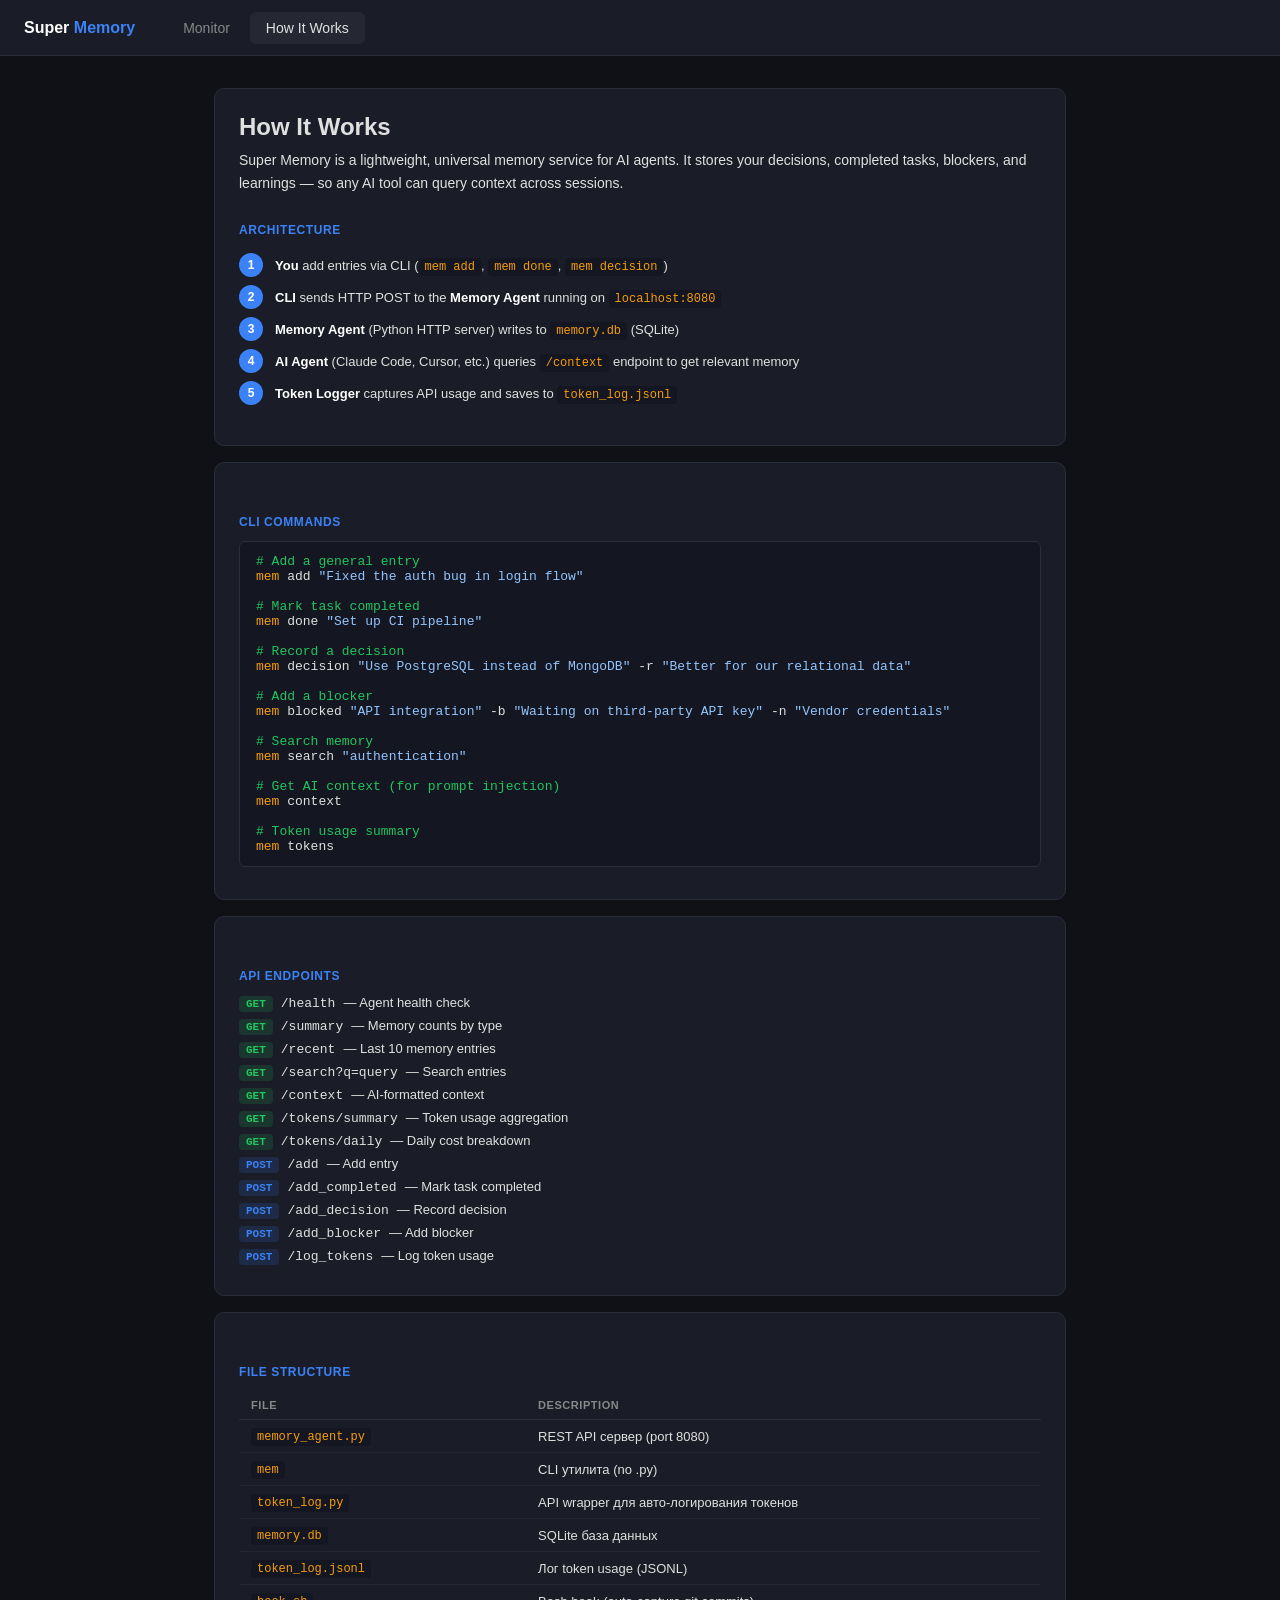
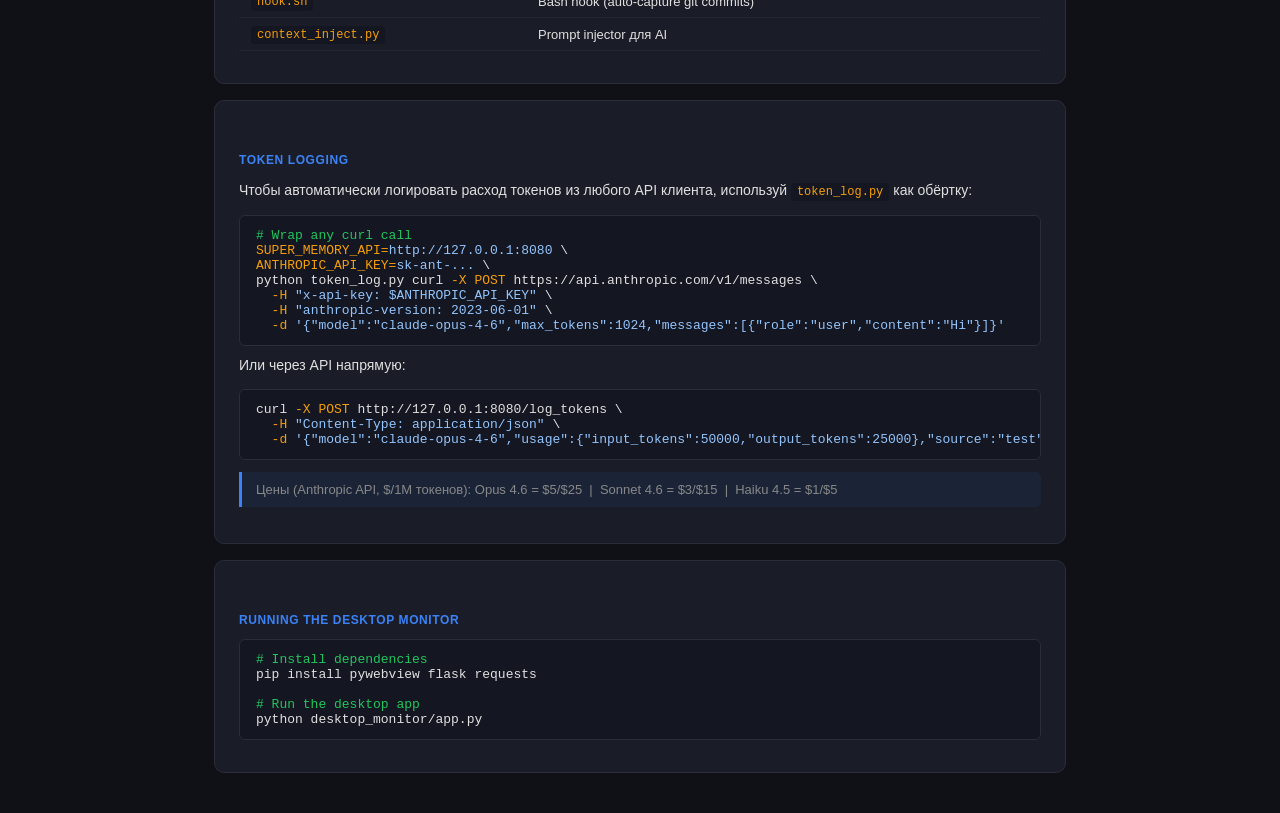
==== desktop_monitor/templates/setup.html @ 29765431 "feat: token tracking, SQL playground, PTY terminal, and project dashboard - memory_agent.py: added /" ====
<!DOCTYPE html>
<html lang="en">
<head>
  <meta charset="UTF-8">
  <meta name="viewport" content="width=device-width, initial-scale=1.0">
  <title>How It Works — Super Memory</title>
  <style>
    * { box-sizing: border-box; margin: 0; padding: 0; }
    :root {
      --bg: #0f1117; --card: #1a1d27; --border: #2a2d3a;
      --text: #e0e0e0; --muted: #888; --blue: #3b82f6;
      --green: #22c55e; --amber: #f59e0b; --red: #ef4444;
    }
    body { font-family: -apple-system, BlinkMacSystemFont, 'Segoe UI', sans-serif; background: var(--bg); color: var(--text); min-height: 100vh; }
    header { background: var(--card); border-bottom: 1px solid var(--border); padding: 0 24px; display: flex; align-items: center; height: 56px; }
    .logo { font-size: 16px; font-weight: 700; color: #fff; }
    .logo span { color: var(--blue); }
    nav { display: flex; margin-left: 32px; gap: 4px; }
    nav a { padding: 8px 16px; color: var(--muted); text-decoration: none; font-size: 14px; border-radius: 6px; transition: all 0.15s; }
    nav a:hover { color: var(--text); background: rgba(255,255,255,0.05); }
    nav a.active { color: var(--text); background: rgba(255,255,255,0.05); }

    main { padding: 32px 24px; max-width: 900px; margin: 0 auto; }

    h1 { font-size: 24px; font-weight: 700; margin-bottom: 8px; }
    h2 { font-size: 16px; font-weight: 600; color: var(--blue); margin: 28px 0 12px; text-transform: uppercase; letter-spacing: 0.05em; font-size: 12px; }
    p { font-size: 14px; line-height: 1.65; color: var(--text); margin-bottom: 12px; }

    .section { background: var(--card); border: 1px solid var(--border); border-radius: 10px; padding: 24px; margin-bottom: 16px; }

    .cmd {
      background: #141621;
      border: 1px solid var(--border);
      border-radius: 6px;
      padding: 12px 16px;
      font-family: 'SF Mono', 'Fira Code', monospace;
      font-size: 13px;
      color: #e0e0e0;
      margin: 8px 0;
      overflow-x: auto;
      white-space: pre;
    }
    .cmd .c { color: var(--green); }     /* comment green */
    .cmd .k { color: var(--amber); }     /* keyword amber */
    .cmd .s { color: #93c5fd; }          /* string blue */

    .note { background: rgba(59,130,246,0.08); border-left: 3px solid var(--blue); border-radius: 0 6px 6px 0; padding: 10px 14px; font-size: 13px; color: var(--muted); margin: 12px 0; }

    .flow { display: flex; flex-direction: column; gap: 8px; margin: 16px 0; }
    .flow-step { display: flex; gap: 12px; align-items: flex-start; }
    .flow-num { width: 24px; height: 24px; border-radius: 50%; background: var(--blue); color: #fff; font-size: 12px; font-weight: 700; display: flex; align-items: center; justify-content: center; flex-shrink: 0; }
    .flow-text { font-size: 13px; line-height: 1.5; padding-top: 3px; }
    .flow-text strong { color: #fff; }

    .endpoint { display: flex; gap: 8px; align-items: baseline; margin: 6px 0; font-size: 13px; }
    .method { font-family: monospace; font-size: 11px; font-weight: 700; padding: 2px 7px; border-radius: 4px; }
    .method-get { background: rgba(34,197,94,0.15); color: var(--green); }
    .method-post { background: rgba(59,130,246,0.15); color: var(--blue); }
    .ep-path { font-family: monospace; color: var(--text); }

    table { width: 100%; border-collapse: collapse; margin: 8px 0; }
    th { text-align: left; padding: 8px 12px; font-size: 11px; color: var(--muted); text-transform: uppercase; letter-spacing: 0.05em; border-bottom: 1px solid var(--border); }
    td { padding: 8px 12px; font-size: 13px; border-bottom: 1px solid rgba(255,255,255,0.04); }
    code { font-family: monospace; font-size: 12px; background: #141621; padding: 2px 6px; border-radius: 4px; color: var(--amber); }
  </style>
</head>
<body>

<header>
  <div class="logo">Super <span>Memory</span></div>
  <nav>
    <a href="/">Monitor</a>
    <a href="/setup" class="active">How It Works</a>
  </nav>
</header>

<main>

<div class="section">
  <h1>How It Works</h1>
  <p>Super Memory is a lightweight, universal memory service for AI agents. It stores your decisions, completed tasks, blockers, and learnings — so any AI tool can query context across sessions.</p>

  <h2>Architecture</h2>
  <div class="flow">
    <div class="flow-step">
      <div class="flow-num">1</div>
      <div class="flow-text"><strong>You</strong> add entries via CLI (<code>mem add</code>, <code>mem done</code>, <code>mem decision</code>)</div>
    </div>
    <div class="flow-step">
      <div class="flow-num">2</div>
      <div class="flow-text"><strong>CLI</strong> sends HTTP POST to the <strong>Memory Agent</strong> running on <code>localhost:8080</code></div>
    </div>
    <div class="flow-step">
      <div class="flow-num">3</div>
      <div class="flow-text"><strong>Memory Agent</strong> (Python HTTP server) writes to <code>memory.db</code> (SQLite)</div>
    </div>
    <div class="flow-step">
      <div class="flow-num">4</div>
      <div class="flow-text"><strong>AI Agent</strong> (Claude Code, Cursor, etc.) queries <code>/context</code> endpoint to get relevant memory</div>
    </div>
    <div class="flow-step">
      <div class="flow-num">5</div>
      <div class="flow-text"><strong>Token Logger</strong> captures API usage and saves to <code>token_log.jsonl</code></div>
    </div>
  </div>
</div>

<div class="section">
  <h2>CLI Commands</h2>
  <div class="cmd"><span class="c"># Add a general entry</span>
<span class="k">mem</span> add <span class="s">"Fixed the auth bug in login flow"</span>

<span class="c"># Mark task completed</span>
<span class="k">mem</span> done <span class="s">"Set up CI pipeline"</span>

<span class="c"># Record a decision</span>
<span class="k">mem</span> decision <span class="s">"Use PostgreSQL instead of MongoDB"</span> -r <span class="s">"Better for our relational data"</span>

<span class="c"># Add a blocker</span>
<span class="k">mem</span> blocked <span class="s">"API integration"</span> -b <span class="s">"Waiting on third-party API key"</span> -n <span class="s">"Vendor credentials"</span>

<span class="c"># Search memory</span>
<span class="k">mem</span> search <span class="s">"authentication"</span>

<span class="c"># Get AI context (for prompt injection)</span>
<span class="k">mem</span> context

<span class="c"># Token usage summary</span>
<span class="k">mem</span> tokens</div>
</div>

<div class="section">
  <h2>API Endpoints</h2>

  <div class="endpoint"><span class="method method-get">GET</span><span class="ep-path">/health</span> — Agent health check</div>
  <div class="endpoint"><span class="method method-get">GET</span><span class="ep-path">/summary</span> — Memory counts by type</div>
  <div class="endpoint"><span class="method method-get">GET</span><span class="ep-path">/recent</span> — Last 10 memory entries</div>
  <div class="endpoint"><span class="method method-get">GET</span><span class="ep-path">/search?q=query</span> — Search entries</div>
  <div class="endpoint"><span class="method method-get">GET</span><span class="ep-path">/context</span> — AI-formatted context</div>
  <div class="endpoint"><span class="method method-get">GET</span><span class="ep-path">/tokens/summary</span> — Token usage aggregation</div>
  <div class="endpoint"><span class="method method-get">GET</span><span class="ep-path">/tokens/daily</span> — Daily cost breakdown</div>
  <div class="endpoint"><span class="method method-post">POST</span><span class="ep-path">/add</span> — Add entry</div>
  <div class="endpoint"><span class="method method-post">POST</span><span class="ep-path">/add_completed</span> — Mark task completed</div>
  <div class="endpoint"><span class="method method-post">POST</span><span class="ep-path">/add_decision</span> — Record decision</div>
  <div class="endpoint"><span class="method method-post">POST</span><span class="ep-path">/add_blocker</span> — Add blocker</div>
  <div class="endpoint"><span class="method method-post">POST</span><span class="ep-path">/log_tokens</span> — Log token usage</div>
</div>

<div class="section">
  <h2>File Structure</h2>
  <table>
    <tr><th>File</th><th>Description</th></tr>
    <tr><td><code>memory_agent.py</code></td><td>REST API сервер (port 8080)</td></tr>
    <tr><td><code>mem</code></td><td>CLI утилита (no .py)</td></tr>
    <tr><td><code>token_log.py</code></td><td>API wrapper для авто-логирования токенов</td></tr>
    <tr><td><code>memory.db</code></td><td>SQLite база данных</td></tr>
    <tr><td><code>token_log.jsonl</code></td><td>Лог token usage (JSONL)</td></tr>
    <tr><td><code>hook.sh</code></td><td>Bash hook (auto-capture git commits)</td></tr>
    <tr><td><code>context_inject.py</code></td><td>Prompt injector для AI</td></tr>
  </table>
</div>

<div class="section">
  <h2>Token Logging</h2>
  <p>Чтобы автоматически логировать расход токенов из любого API клиента, используй <code>token_log.py</code> как обёртку:</p>

  <div class="cmd"><span class="c"># Wrap any curl call</span>
<span class="k">SUPER_MEMORY_API=</span><span class="s">http://127.0.0.1:8080</span> \
<span class="k">ANTHROPIC_API_KEY=</span><span class="s">sk-ant-...</span> \
python token_log.py curl <span class="k">-X POST</span> https://api.anthropic.com/v1/messages \
  <span class="k">-H</span> <span class="s">"x-api-key: $ANTHROPIC_API_KEY"</span> \
  <span class="k">-H</span> <span class="s">"anthropic-version: 2023-06-01"</span> \
  <span class="k">-d</span> <span class="s">'{"model":"claude-opus-4-6","max_tokens":1024,"messages":[{"role":"user","content":"Hi"}]}'</span></div>

  <p>Или через API напрямую:</p>
  <div class="cmd">curl <span class="k">-X POST</span> http://127.0.0.1:8080/log_tokens \
  <span class="k">-H</span> <span class="s">"Content-Type: application/json"</span> \
  <span class="k">-d</span> <span class="s">'{"model":"claude-opus-4-6","usage":{"input_tokens":50000,"output_tokens":25000},"source":"test"}'</span></div>

  <div class="note">Цены (Anthropic API, $/1M токенов): Opus 4.6 = $5/$25 &nbsp;|&nbsp; Sonnet 4.6 = $3/$15 &nbsp;|&nbsp; Haiku 4.5 = $1/$5</div>
</div>

<div class="section">
  <h2>Running the Desktop Monitor</h2>
  <div class="cmd"><span class="c"># Install dependencies</span>
pip install pywebview flask requests

<span class="c"># Run the desktop app</span>
python desktop_monitor/app.py</div>
</div>

</main>

<script>
  // Highlight nav
  document.querySelectorAll('nav a').forEach(a => {
    if (a.getAttribute('href') === window.location.pathname) a.classList.add('active');
  });
</script>
</body>
</html>
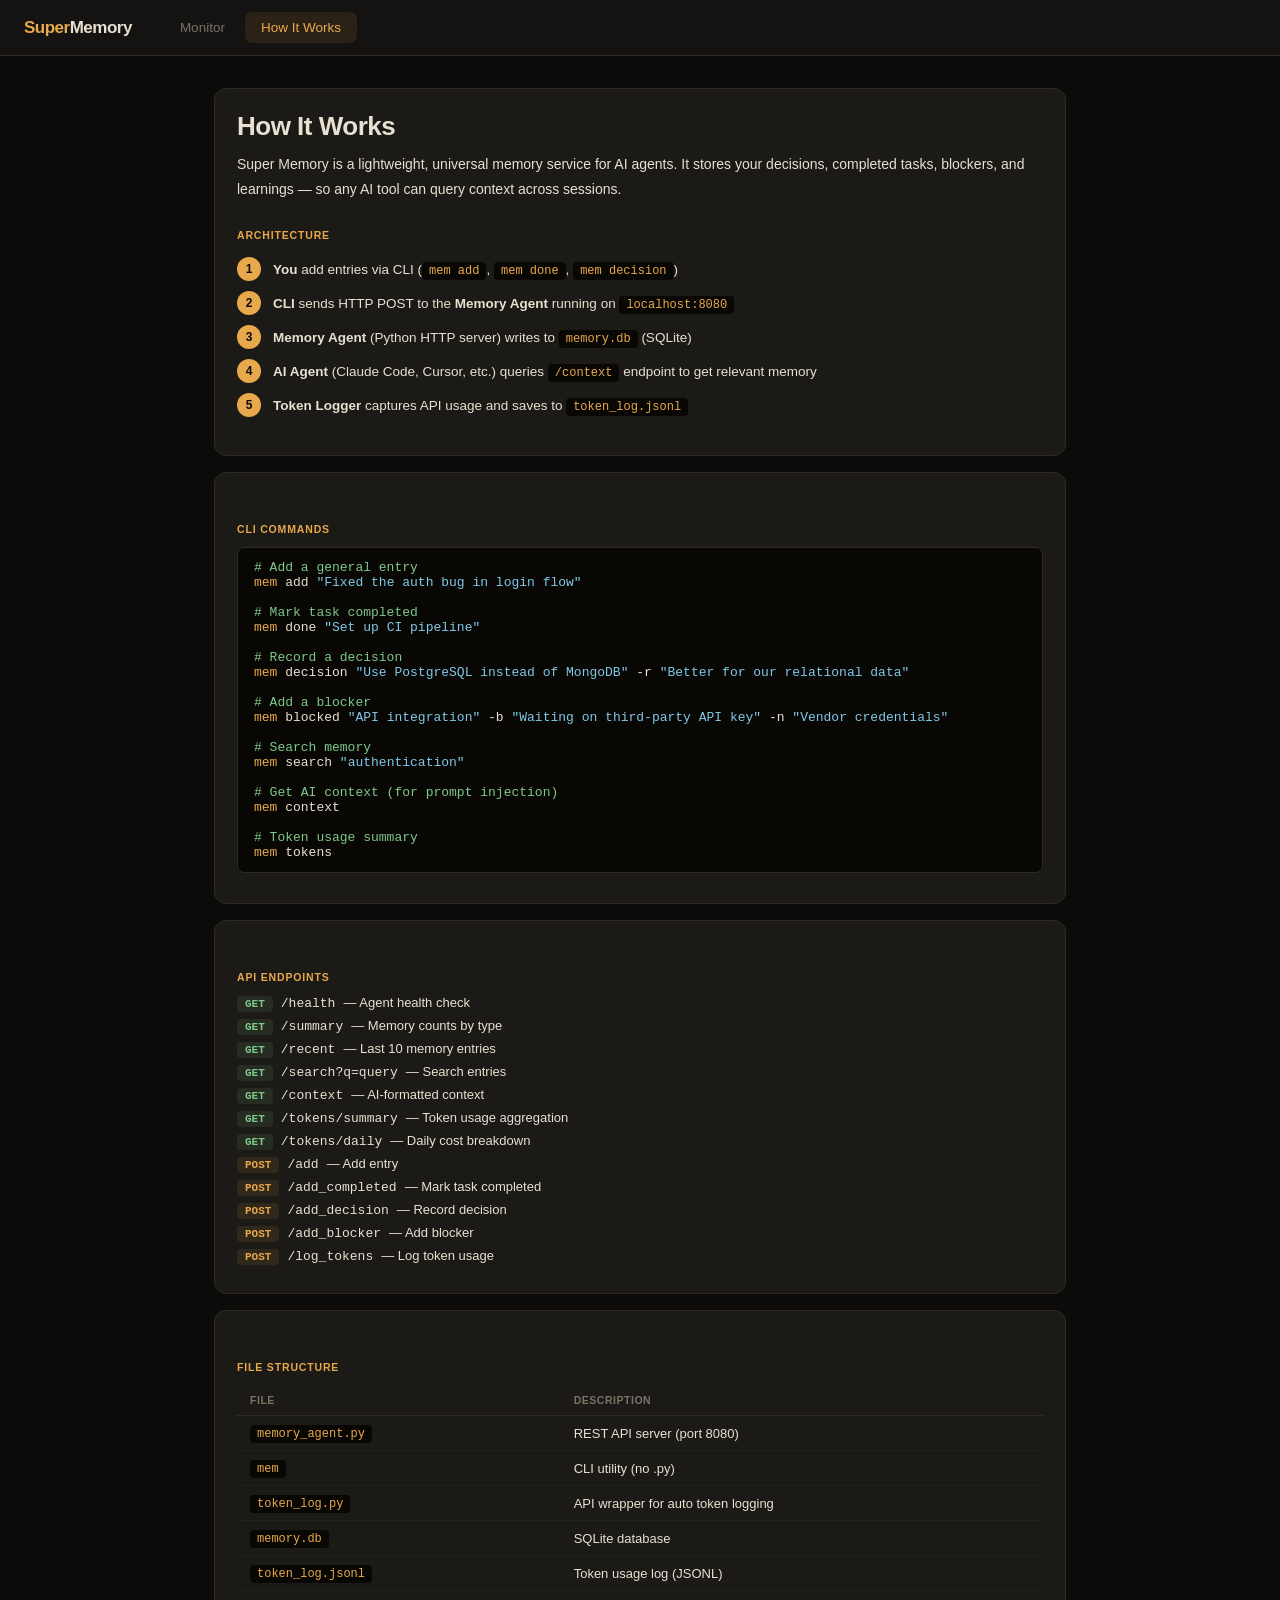
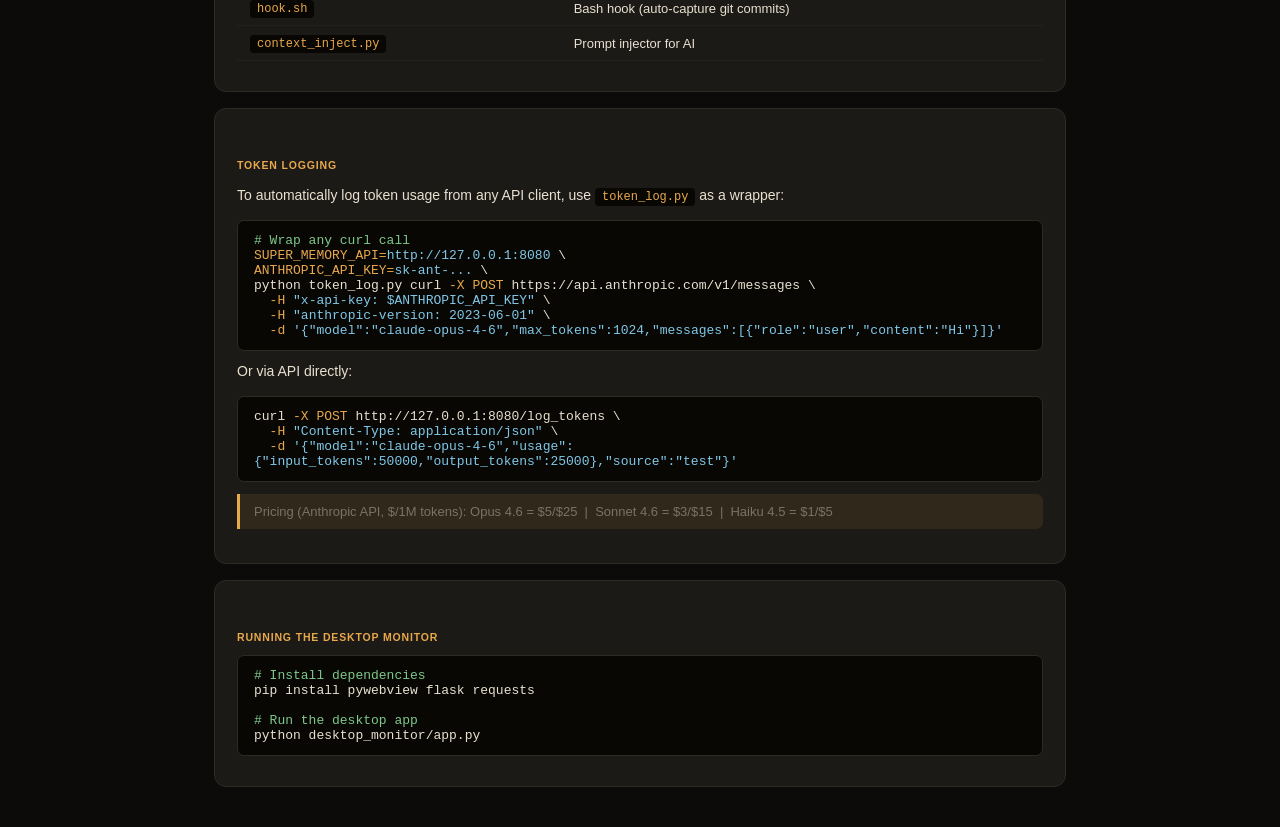
==== commit 7962209f: "fix: Windows CLI compatibility and web UI improvements - Add safe_print() for Windows Unicode consol" ====
--- a/desktop_monitor/templates/setup.html
+++ b/desktop_monitor/templates/setup.html
@@ -7,67 +7,90 @@
   <style>
     * { box-sizing: border-box; margin: 0; padding: 0; }
     :root {
-      --bg: #0f1117; --card: #1a1d27; --border: #2a2d3a;
-      --text: #e0e0e0; --muted: #888; --blue: #3b82f6;
-      --green: #22c55e; --amber: #f59e0b; --red: #ef4444;
-    }
-    body { font-family: -apple-system, BlinkMacSystemFont, 'Segoe UI', sans-serif; background: var(--bg); color: var(--text); min-height: 100vh; }
-    header { background: var(--card); border-bottom: 1px solid var(--border); padding: 0 24px; display: flex; align-items: center; height: 56px; }
-    .logo { font-size: 16px; font-weight: 700; color: #fff; }
-    .logo span { color: var(--blue); }
+      --bg: #0c0b09; --surface: #141311; --card: #1c1a16; --card-hover: #242118;
+      --border: #2e2b24; --border-bright: #3d3930;
+      --text: #e8e0d0; --text-dim: #7a7265; --text-muted: #4a4538;
+      --amber: #e8a84c; --amber-dim: rgba(232,168,76,0.10); --amber-glow: rgba(232,168,76,0.25);
+      --green: #7ec88a; --green-dim: rgba(126,200,138,0.10);
+      --red: #e88080; --red-dim: rgba(232,128,128,0.10);
+      --cyan: #80c8e8; --cyan-dim: rgba(128,200,232,0.10);
+      --purple: #b080e8; --purple-dim: rgba(176,128,232,0.10);
+      --font: 'IBM Plex Sans', -apple-system, sans-serif;
+      --display: 'Syne', sans-serif;
+      --mono: 'IBM Plex Mono', monospace;
+    }
+    body { font-family: var(--font); background: var(--bg); color: var(--text); min-height: 100vh; }
+
+    header {
+      background: var(--surface); border-bottom: 1px solid var(--border);
+      padding: 0 24px; display: flex; align-items: center; height: 56px;
+      backdrop-filter: blur(12px);
+    }
+    .logo { font-family: var(--display); font-size: 17px; font-weight: 800; color: var(--amber); letter-spacing: -0.5px; }
+    .logo em { font-style: normal; color: var(--text); }
     nav { display: flex; margin-left: 32px; gap: 4px; }
-    nav a { padding: 8px 16px; color: var(--muted); text-decoration: none; font-size: 14px; border-radius: 6px; transition: all 0.15s; }
-    nav a:hover { color: var(--text); background: rgba(255,255,255,0.05); }
-    nav a.active { color: var(--text); background: rgba(255,255,255,0.05); }
+    nav a { padding: 8px 16px; color: var(--text-dim); text-decoration: none; font-size: 13.5px; border-radius: 7px; transition: all 0.15s; }
+    nav a:hover { color: var(--text); background: rgba(232,168,76,0.05); }
+    nav a.active { color: var(--amber); background: var(--amber-dim); }
 
     main { padding: 32px 24px; max-width: 900px; margin: 0 auto; }
 
-    h1 { font-size: 24px; font-weight: 700; margin-bottom: 8px; }
-    h2 { font-size: 16px; font-weight: 600; color: var(--blue); margin: 28px 0 12px; text-transform: uppercase; letter-spacing: 0.05em; font-size: 12px; }
-    p { font-size: 14px; line-height: 1.65; color: var(--text); margin-bottom: 12px; }
-
-    .section { background: var(--card); border: 1px solid var(--border); border-radius: 10px; padding: 24px; margin-bottom: 16px; }
+    h1 { font-family: var(--display); font-size: 26px; font-weight: 800; color: var(--text); margin-bottom: 10px; letter-spacing: -0.5px; }
+    h2 {
+      font-size: 10.5px; font-weight: 600; color: var(--amber);
+      margin: 28px 0 12px; text-transform: uppercase; letter-spacing: 0.08em;
+    }
+    p { font-size: 14px; line-height: 1.75; color: var(--text); margin-bottom: 12px; }
+
+    .section { background: var(--card); border: 1px solid var(--border); border-radius: 12px; padding: 22px; margin-bottom: 16px; }
 
     .cmd {
-      background: #141621;
-      border: 1px solid var(--border);
-      border-radius: 6px;
-      padding: 12px 16px;
-      font-family: 'SF Mono', 'Fira Code', monospace;
-      font-size: 13px;
-      color: #e0e0e0;
-      margin: 8px 0;
-      overflow-x: auto;
-      white-space: pre;
-    }
-    .cmd .c { color: var(--green); }     /* comment green */
-    .cmd .k { color: var(--amber); }     /* keyword amber */
-    .cmd .s { color: #93c5fd; }          /* string blue */
-
-    .note { background: rgba(59,130,246,0.08); border-left: 3px solid var(--blue); border-radius: 0 6px 6px 0; padding: 10px 14px; font-size: 13px; color: var(--muted); margin: 12px 0; }
-
-    .flow { display: flex; flex-direction: column; gap: 8px; margin: 16px 0; }
+      background: #080704; border: 1px solid var(--border);
+      border-radius: 7px; padding: 12px 16px;
+      font-family: var(--mono); font-size: 13px; color: var(--text);
+      margin: 8px 0; overflow-x: auto; white-space: pre-wrap;
+    }
+    .cmd .c { color: var(--green); }
+    .cmd .k { color: var(--amber); }
+    .cmd .s { color: var(--cyan); }
+
+    .note {
+      background: var(--amber-dim); border-left: 3px solid var(--amber);
+      border-radius: 0 7px 7px 0; padding: 10px 14px;
+      font-size: 13px; color: var(--text-dim); margin: 12px 0;
+    }
+
+    .flow { display: flex; flex-direction: column; gap: 10px; margin: 16px 0; }
     .flow-step { display: flex; gap: 12px; align-items: flex-start; }
-    .flow-num { width: 24px; height: 24px; border-radius: 50%; background: var(--blue); color: #fff; font-size: 12px; font-weight: 700; display: flex; align-items: center; justify-content: center; flex-shrink: 0; }
-    .flow-text { font-size: 13px; line-height: 1.5; padding-top: 3px; }
-    .flow-text strong { color: #fff; }
+    .flow-num {
+      width: 24px; height: 24px; border-radius: 50%;
+      background: var(--amber); color: #0c0b09;
+      font-size: 12px; font-weight: 800;
+      display: flex; align-items: center; justify-content: center; flex-shrink: 0;
+    }
+    .flow-text { font-size: 13.5px; line-height: 1.5; padding-top: 3px; }
+    .flow-text strong { color: var(--text); }
 
     .endpoint { display: flex; gap: 8px; align-items: baseline; margin: 6px 0; font-size: 13px; }
-    .method { font-family: monospace; font-size: 11px; font-weight: 700; padding: 2px 7px; border-radius: 4px; }
-    .method-get { background: rgba(34,197,94,0.15); color: var(--green); }
-    .method-post { background: rgba(59,130,246,0.15); color: var(--blue); }
-    .ep-path { font-family: monospace; color: var(--text); }
+    .method { font-family: var(--mono); font-size: 11px; font-weight: 700; padding: 2px 8px; border-radius: 4px; }
+    .method-get { background: var(--green-dim); color: var(--green); }
+    .method-post { background: var(--amber-dim); color: var(--amber); }
+    .ep-path { font-family: var(--mono); color: var(--text); }
 
     table { width: 100%; border-collapse: collapse; margin: 8px 0; }
-    th { text-align: left; padding: 8px 12px; font-size: 11px; color: var(--muted); text-transform: uppercase; letter-spacing: 0.05em; border-bottom: 1px solid var(--border); }
-    td { padding: 8px 12px; font-size: 13px; border-bottom: 1px solid rgba(255,255,255,0.04); }
-    code { font-family: monospace; font-size: 12px; background: #141621; padding: 2px 6px; border-radius: 4px; color: var(--amber); }
+    th {
+      text-align: left; padding: 9px 13px; font-size: 10.5px;
+      color: var(--text-dim); text-transform: uppercase;
+      letter-spacing: 0.05em; border-bottom: 1px solid var(--border);
+    }
+    td { padding: 9px 13px; font-size: 13px; border-bottom: 1px solid rgba(255,255,255,0.03); }
+    code { font-family: var(--mono); font-size: 12px; background: #080704; padding: 2px 7px; border-radius: 4px; color: var(--amber); }
   </style>
 </head>
 <body>
 
 <header>
-  <div class="logo">Super <span>Memory</span></div>
+  <div class="logo">Super<em>Memory</em></div>
   <nav>
     <a href="/">Monitor</a>
     <a href="/setup" class="active">How It Works</a>
@@ -150,19 +173,19 @@
   <h2>File Structure</h2>
   <table>
     <tr><th>File</th><th>Description</th></tr>
-    <tr><td><code>memory_agent.py</code></td><td>REST API сервер (port 8080)</td></tr>
-    <tr><td><code>mem</code></td><td>CLI утилита (no .py)</td></tr>
-    <tr><td><code>token_log.py</code></td><td>API wrapper для авто-логирования токенов</td></tr>
-    <tr><td><code>memory.db</code></td><td>SQLite база данных</td></tr>
-    <tr><td><code>token_log.jsonl</code></td><td>Лог token usage (JSONL)</td></tr>
+    <tr><td><code>memory_agent.py</code></td><td>REST API server (port 8080)</td></tr>
+    <tr><td><code>mem</code></td><td>CLI utility (no .py)</td></tr>
+    <tr><td><code>token_log.py</code></td><td>API wrapper for auto token logging</td></tr>
+    <tr><td><code>memory.db</code></td><td>SQLite database</td></tr>
+    <tr><td><code>token_log.jsonl</code></td><td>Token usage log (JSONL)</td></tr>
     <tr><td><code>hook.sh</code></td><td>Bash hook (auto-capture git commits)</td></tr>
-    <tr><td><code>context_inject.py</code></td><td>Prompt injector для AI</td></tr>
+    <tr><td><code>context_inject.py</code></td><td>Prompt injector for AI</td></tr>
   </table>
 </div>
 
 <div class="section">
   <h2>Token Logging</h2>
-  <p>Чтобы автоматически логировать расход токенов из любого API клиента, используй <code>token_log.py</code> как обёртку:</p>
+  <p>To automatically log token usage from any API client, use <code>token_log.py</code> as a wrapper:</p>
 
   <div class="cmd"><span class="c"># Wrap any curl call</span>
 <span class="k">SUPER_MEMORY_API=</span><span class="s">http://127.0.0.1:8080</span> \
@@ -172,12 +195,12 @@
   <span class="k">-H</span> <span class="s">"anthropic-version: 2023-06-01"</span> \
   <span class="k">-d</span> <span class="s">'{"model":"claude-opus-4-6","max_tokens":1024,"messages":[{"role":"user","content":"Hi"}]}'</span></div>
 
-  <p>Или через API напрямую:</p>
+  <p>Or via API directly:</p>
   <div class="cmd">curl <span class="k">-X POST</span> http://127.0.0.1:8080/log_tokens \
   <span class="k">-H</span> <span class="s">"Content-Type: application/json"</span> \
   <span class="k">-d</span> <span class="s">'{"model":"claude-opus-4-6","usage":{"input_tokens":50000,"output_tokens":25000},"source":"test"}'</span></div>
 
-  <div class="note">Цены (Anthropic API, $/1M токенов): Opus 4.6 = $5/$25 &nbsp;|&nbsp; Sonnet 4.6 = $3/$15 &nbsp;|&nbsp; Haiku 4.5 = $1/$5</div>
+  <div class="note">Pricing (Anthropic API, $/1M tokens): Opus 4.6 = $5/$25 &nbsp;|&nbsp; Sonnet 4.6 = $3/$15 &nbsp;|&nbsp; Haiku 4.5 = $1/$5</div>
 </div>
 
 <div class="section">
@@ -192,7 +215,6 @@
 </main>
 
 <script>
-  // Highlight nav
   document.querySelectorAll('nav a').forEach(a => {
     if (a.getAttribute('href') === window.location.pathname) a.classList.add('active');
   });
